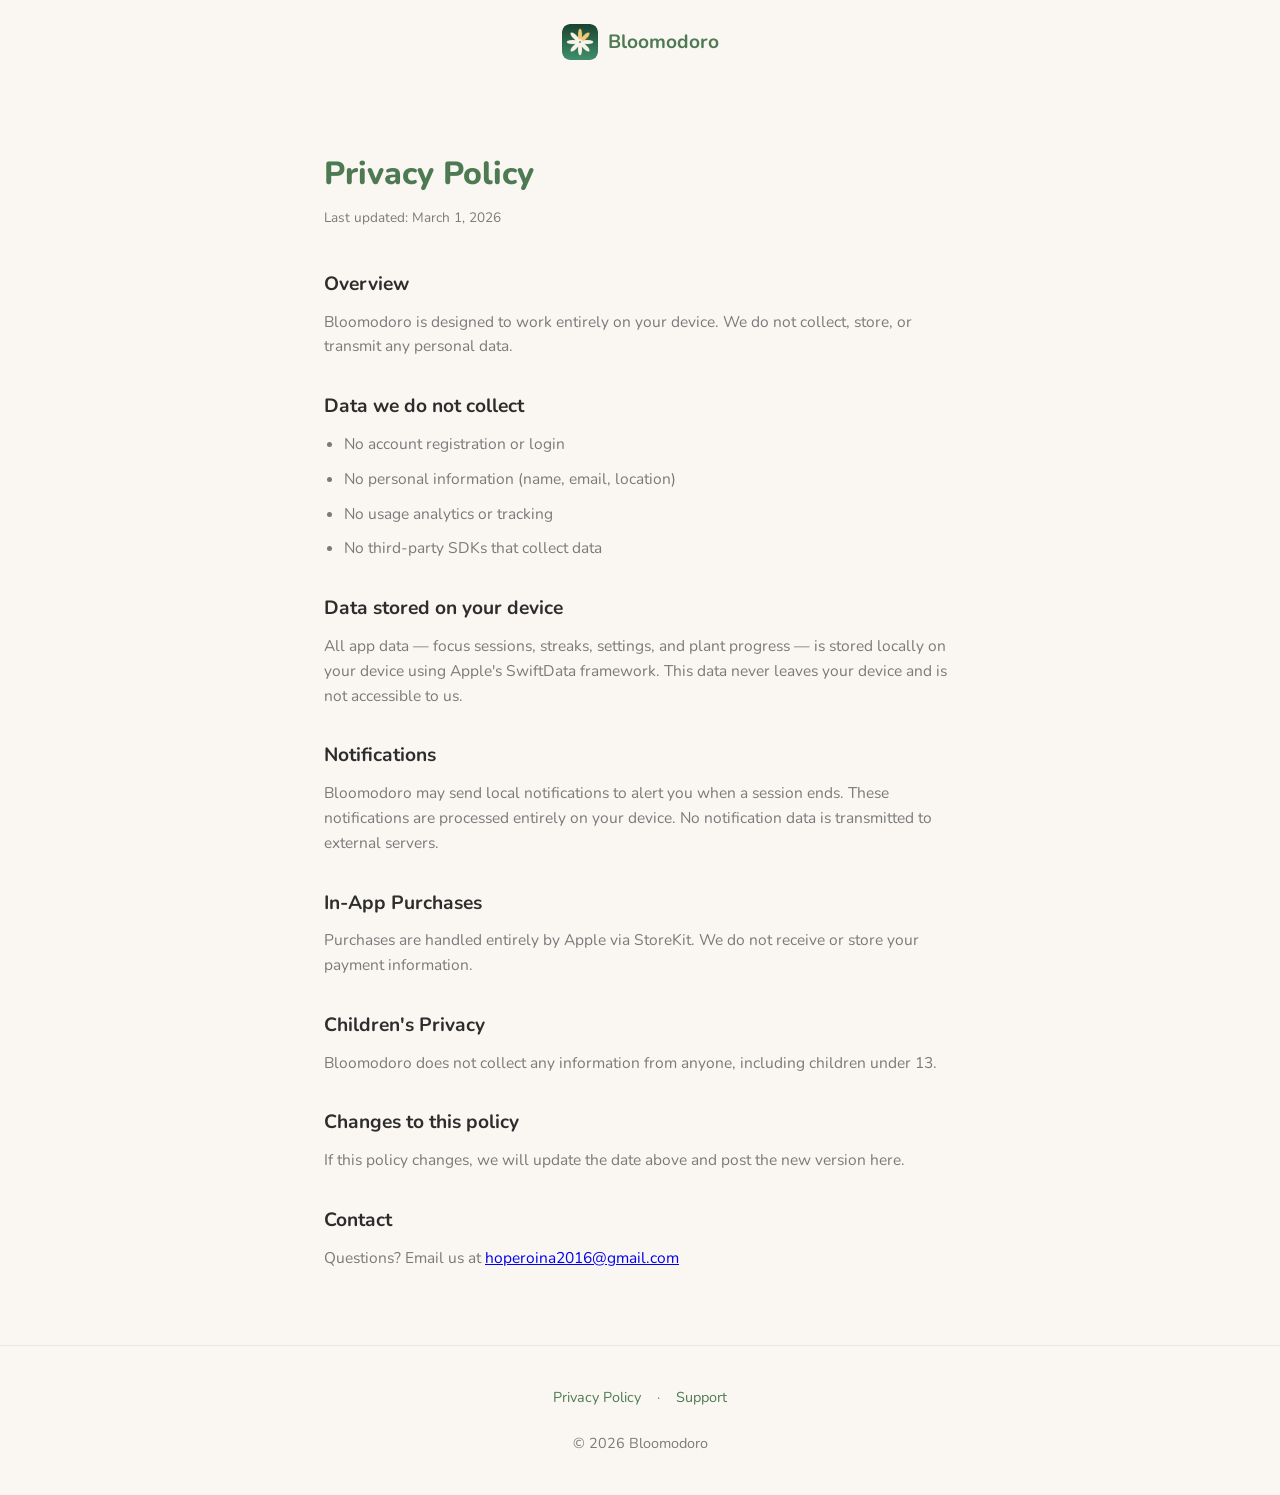
==== privacy.html @ a6b71b71 "feat: add privacy policy page" ====
<!DOCTYPE html>
<html lang="en">
<head>
  <meta charset="UTF-8" />
  <meta name="viewport" content="width=device-width, initial-scale=1.0" />
  <title>Privacy Policy — Bloomodoro</title>
  <link rel="icon" type="image/png" href="assets/app-icon.png" />
  <link rel="preconnect" href="https://fonts.googleapis.com" />
  <link rel="preconnect" href="https://fonts.gstatic.com" crossorigin />
  <link href="https://fonts.googleapis.com/css2?family=Nunito:wght@400;600;700;800&display=swap" rel="stylesheet" />
  <link rel="stylesheet" href="assets/style.css" />
</head>
<body>

  <header>
    <div class="container">
      <div class="logo">
        <img src="assets/app-icon.png" alt="Bloomodoro icon" />
        <a href="index.html" style="color: inherit; text-decoration: none;">Bloomodoro</a>
      </div>
    </div>
  </header>

  <div class="page-content">
    <h1>Privacy Policy</h1>
    <p class="updated">Last updated: March 1, 2026</p>

    <h2>Overview</h2>
    <p>Bloomodoro is designed to work entirely on your device. We do not collect, store, or transmit any personal data.</p>

    <h2>Data we do not collect</h2>
    <ul>
      <li>No account registration or login</li>
      <li>No personal information (name, email, location)</li>
      <li>No usage analytics or tracking</li>
      <li>No third-party SDKs that collect data</li>
    </ul>

    <h2>Data stored on your device</h2>
    <p>All app data — focus sessions, streaks, settings, and plant progress — is stored locally on your device using Apple's SwiftData framework. This data never leaves your device and is not accessible to us.</p>

    <h2>Notifications</h2>
    <p>Bloomodoro may send local notifications to alert you when a session ends. These notifications are processed entirely on your device. No notification data is transmitted to external servers.</p>

    <h2>In-App Purchases</h2>
    <p>Purchases are handled entirely by Apple via StoreKit. We do not receive or store your payment information.</p>

    <h2>Children's Privacy</h2>
    <p>Bloomodoro does not collect any information from anyone, including children under 13.</p>

    <h2>Changes to this policy</h2>
    <p>If this policy changes, we will update the date above and post the new version here.</p>

    <h2>Contact</h2>
    <p>Questions? Email us at <a href="mailto:hoperoina2016@gmail.com">hoperoina2016@gmail.com</a></p>
  </div>

  <footer>
    <div class="container">
      <a href="privacy.html">Privacy Policy</a>
      <span class="sep">·</span>
      <a href="support.html">Support</a>
      <br /><br />
      © 2026 Bloomodoro
    </div>
  </footer>

</body>
</html>
---- assets/style.css ----
/* Design tokens */
:root {
  --bg: #FAF7F2;
  --accent: #6A9E6F;
  --accent-dark: #4E7A53;
  --text: #2D2D2D;
  --text-muted: #7A7A7A;
  --card-bg: #FFFFFF;
  --radius: 16px;
  --max-width: 860px;
}

/* Reset */
*, *::before, *::after { box-sizing: border-box; margin: 0; padding: 0; }

body {
  font-family: 'Nunito', sans-serif;
  background: var(--bg);
  color: var(--text);
  line-height: 1.6;
}

/* Layout */
.container {
  max-width: var(--max-width);
  margin: 0 auto;
  padding: 0 24px;
}

/* Header */
header {
  padding: 24px 0;
  text-align: center;
}

header .logo {
  display: flex;
  align-items: center;
  justify-content: center;
  gap: 10px;
  font-size: 1.2rem;
  font-weight: 700;
  color: var(--accent-dark);
}

header .logo img {
  width: 36px;
  height: 36px;
  border-radius: 8px;
}

/* Hero */
.hero {
  text-align: center;
  padding: 64px 0 80px;
}

.hero img {
  width: 120px;
  height: 120px;
  border-radius: 26px;
  box-shadow: 0 8px 32px rgba(106, 158, 111, 0.25);
  margin-bottom: 24px;
}

.hero h1 {
  font-size: 2.8rem;
  font-weight: 800;
  color: var(--accent-dark);
  margin-bottom: 12px;
}

.hero p {
  font-size: 1.2rem;
  color: var(--text-muted);
  margin-bottom: 36px;
}

.btn-appstore {
  display: inline-block;
  background: var(--accent);
  color: #fff;
  padding: 14px 32px;
  border-radius: 50px;
  font-size: 1rem;
  font-weight: 700;
  text-decoration: none;
  transition: background 0.2s;
}

.btn-appstore:hover { background: var(--accent-dark); }

/* Features */
.features {
  padding: 64px 0;
}

.features h2, .how h2 {
  text-align: center;
  font-size: 1.8rem;
  font-weight: 800;
  margin-bottom: 40px;
  color: var(--accent-dark);
}

.feature-grid {
  display: grid;
  grid-template-columns: repeat(auto-fit, minmax(220px, 1fr));
  gap: 24px;
}

.feature-card {
  background: var(--card-bg);
  border-radius: var(--radius);
  padding: 32px 24px;
  text-align: center;
  box-shadow: 0 2px 12px rgba(0, 0, 0, 0.06);
}

.feature-card .icon { font-size: 2.4rem; margin-bottom: 16px; }
.feature-card h3 { font-size: 1.1rem; font-weight: 700; margin-bottom: 8px; }
.feature-card p { font-size: 0.95rem; color: var(--text-muted); }

/* How it works */
.how {
  padding: 64px 0;
}

.steps {
  display: flex;
  flex-direction: column;
  gap: 0;
  max-width: 480px;
  margin: 0 auto;
}

.step {
  display: flex;
  align-items: flex-start;
  gap: 20px;
  padding: 20px 0;
  position: relative;
}

.step:not(:last-child)::after {
  content: '';
  position: absolute;
  left: 19px;
  top: 52px;
  width: 2px;
  height: calc(100% - 32px);
  background: #D4E8D5;
}

.step-num {
  flex-shrink: 0;
  width: 40px;
  height: 40px;
  border-radius: 50%;
  background: var(--accent);
  color: #fff;
  font-weight: 800;
  font-size: 1rem;
  display: flex;
  align-items: center;
  justify-content: center;
}

.step-text h3 { font-size: 1rem; font-weight: 700; margin-bottom: 4px; }
.step-text p { font-size: 0.9rem; color: var(--text-muted); }

/* Footer */
footer {
  text-align: center;
  padding: 40px 0;
  font-size: 0.9rem;
  color: var(--text-muted);
  border-top: 1px solid #EAE5DE;
}

footer a {
  color: var(--accent-dark);
  text-decoration: none;
  margin: 0 8px;
}

footer a:hover { text-decoration: underline; }
footer .sep { margin: 0 4px; }

/* Inner pages */
.page-content {
  max-width: 680px;
  margin: 0 auto;
  padding: 64px 24px;
}

.page-content h1 {
  font-size: 2rem;
  font-weight: 800;
  color: var(--accent-dark);
  margin-bottom: 8px;
}

.page-content .updated {
  font-size: 0.85rem;
  color: var(--text-muted);
  margin-bottom: 40px;
}

.page-content h2 {
  font-size: 1.2rem;
  font-weight: 700;
  margin: 32px 0 10px;
  color: var(--text);
}

.page-content p, .page-content li {
  font-size: 0.97rem;
  color: var(--text-muted);
  margin-bottom: 10px;
}

.page-content ul { padding-left: 20px; }

.faq-item { margin-bottom: 28px; }
.faq-item h3 { font-size: 1rem; font-weight: 700; margin-bottom: 6px; }

/* Responsive */
@media (max-width: 600px) {
  .hero h1 { font-size: 2rem; }
  .feature-grid { grid-template-columns: 1fr; }
}
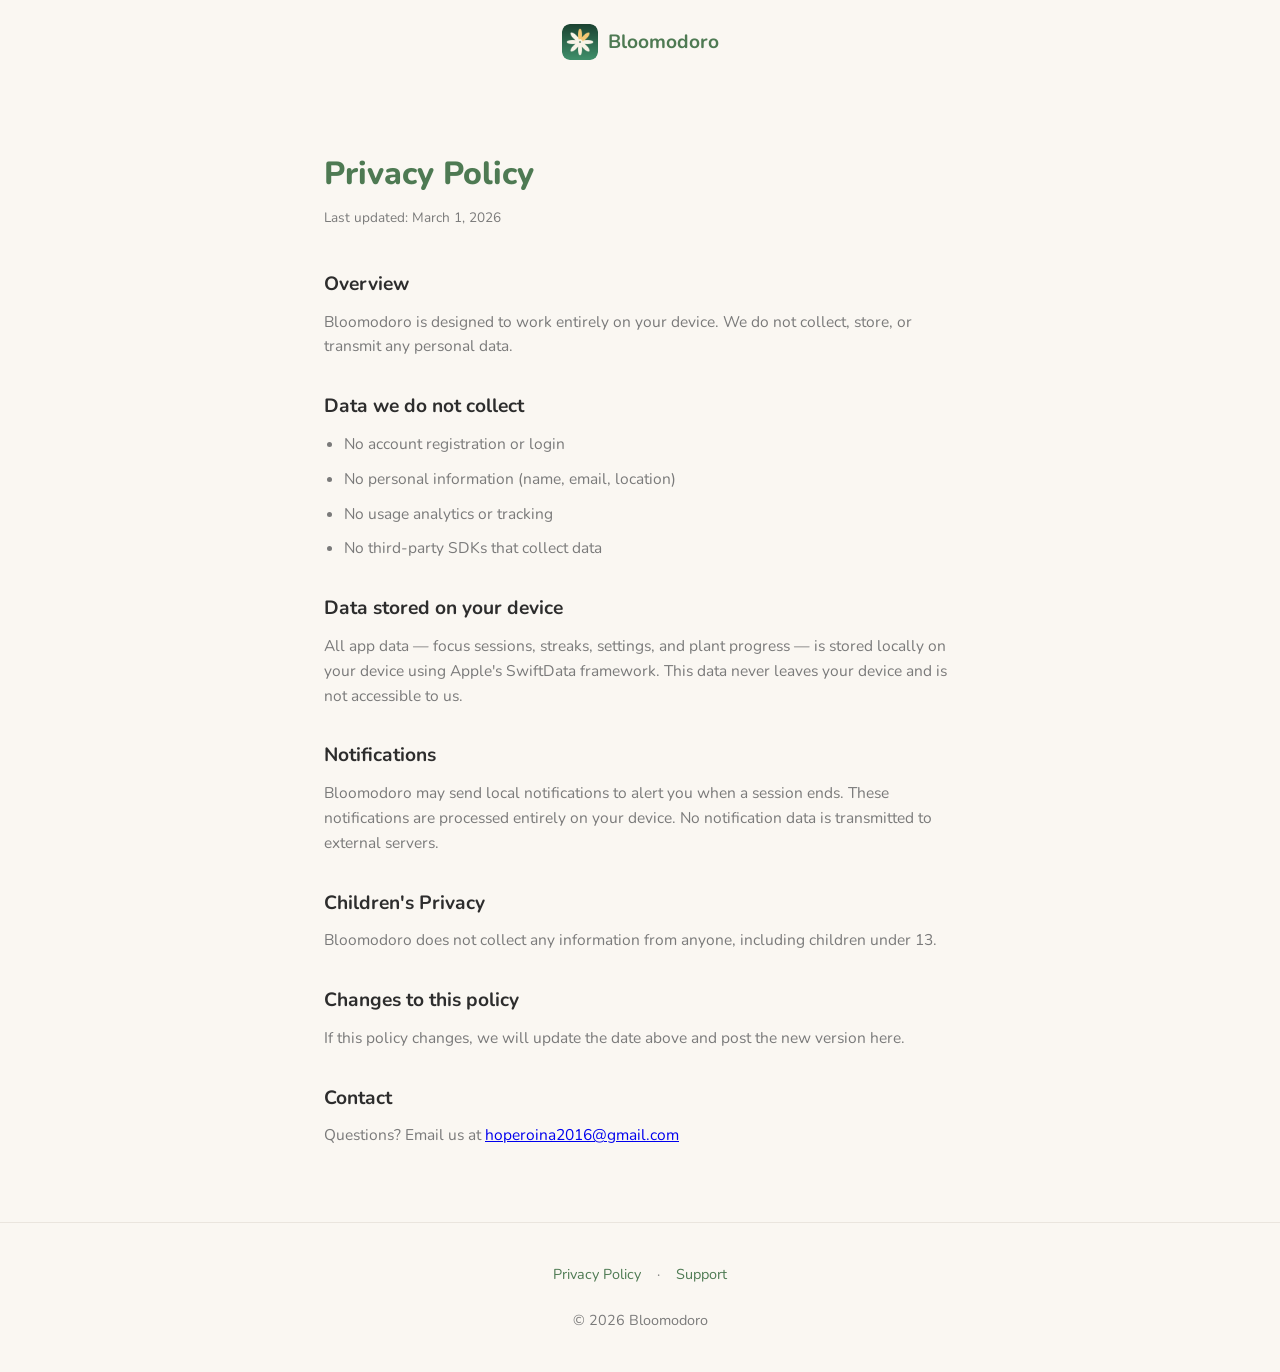
==== commit 4fe0d9bb: "fix: update support and privacy pages to match current app state - Remove subscription FAQ (subscrip" ====
--- a/privacy.html
+++ b/privacy.html
@@ -42,9 +42,6 @@
     <h2>Notifications</h2>
     <p>Bloomodoro may send local notifications to alert you when a session ends. These notifications are processed entirely on your device. No notification data is transmitted to external servers.</p>
 
-    <h2>In-App Purchases</h2>
-    <p>Purchases are handled entirely by Apple via StoreKit. We do not receive or store your payment information.</p>
-
     <h2>Children's Privacy</h2>
     <p>Bloomodoro does not collect any information from anyone, including children under 13.</p>
 
